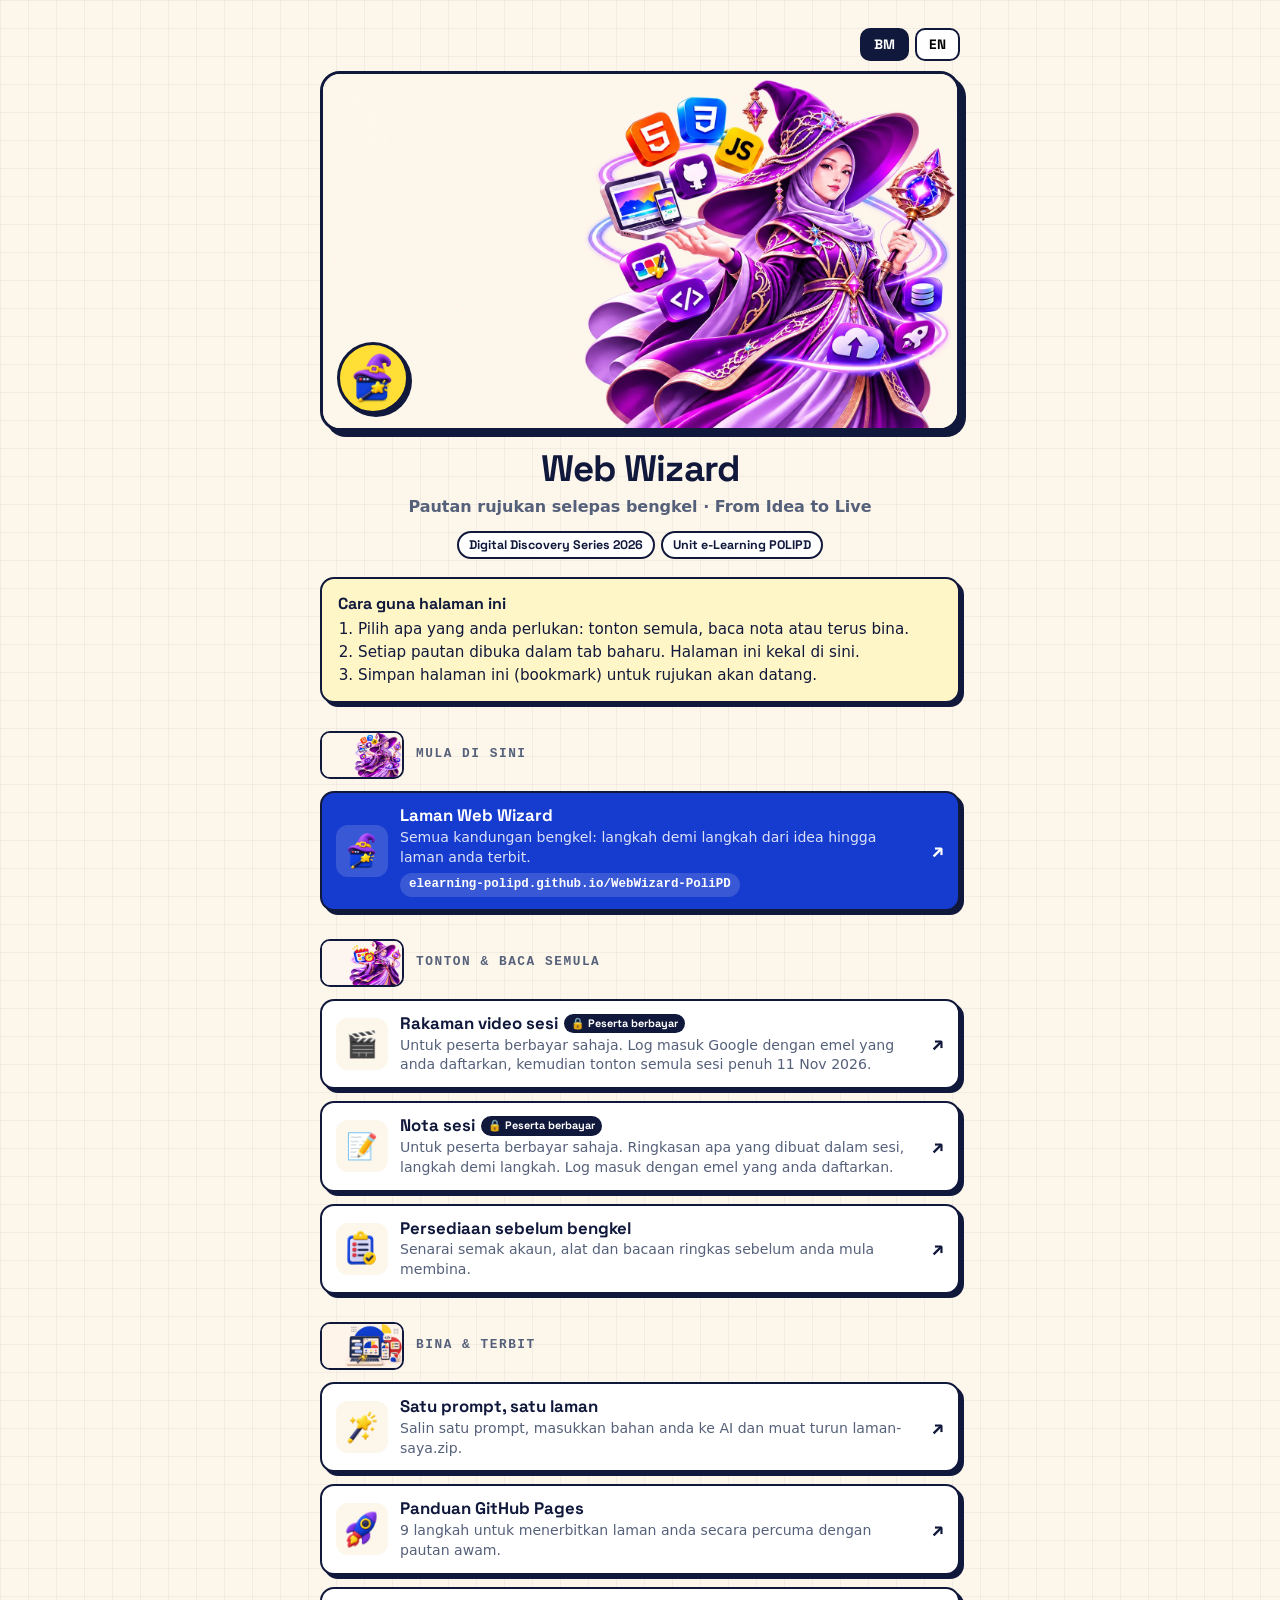
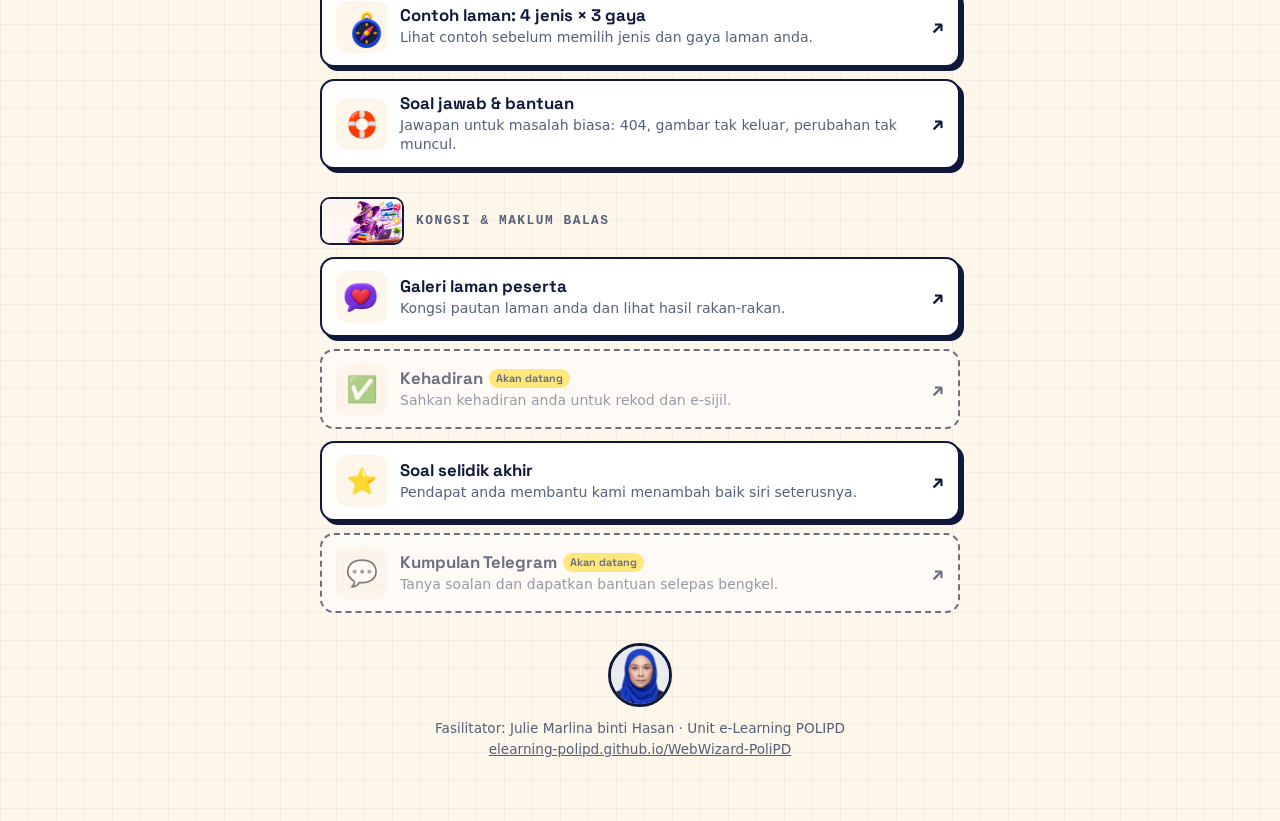
==== pautan.html @ 2418ca1f "Add files via upload" ====
<!doctype html>
<html lang="ms">
<head>
<meta charset="utf-8">
<meta name="viewport" content="width=device-width,initial-scale=1">
<title>Web Wizard · Pautan Rujukan</title>
<meta name="description" content="Semua pautan selepas bengkel Web Wizard: rakaman, nota, panduan, studio dan maklum balas. Unit e-Learning POLIPD.">
<meta property="og:type" content="website">
<meta property="og:title" content="Web Wizard · Pautan Rujukan">
<meta property="og:description" content="Rakaman, nota, panduan dan alat bengkel Web Wizard dalam satu halaman.">
<meta property="og:image" content="https://elearning-polipd.github.io/WebWizard-PoliPD/assets/og-web-wizard-live.jpg?v=2">
<meta property="og:url" content="https://elearning-polipd.github.io/WebWizard-PoliPD/pautan.html">
<meta name="twitter:card" content="summary_large_image">
<link rel="icon" type="image/png" href="./assets/favicon.png">
<link rel="preconnect" href="https://fonts.googleapis.com">
<link rel="stylesheet" href="https://fonts.googleapis.com/css2?family=Space+Grotesk:wght@500;600;700&display=swap">
<style>
:root{--ink:#10183b;--paper:#fffdf7;--cream:#fdf6eb;--blue:#163bcf;--yellow:#ffdf35;--red:#e33445;--green:#1f9d55;--muted:#55607a;--line:#e3d9cf;
 --display:"Space Grotesk",system-ui,-apple-system,"Segoe UI",sans-serif;--body:system-ui,-apple-system,"Segoe UI",Roboto,sans-serif}
*{box-sizing:border-box}
body{margin:0;background:var(--cream);background-image:linear-gradient(#10183b0b 1px,transparent 1px),linear-gradient(90deg,#10183b0b 1px,transparent 1px);background-size:28px 28px;color:var(--ink);font:16px/1.5 var(--body)}
.wrap{width:min(640px,100% - 32px);margin:0 auto;padding:28px 0 48px}
.hero{position:relative;margin:0 auto 18px;border:3px solid var(--ink);border-radius:20px;overflow:hidden;box-shadow:6px 6px 0 var(--ink);background:#fdf6eb;aspect-ratio:16/9}
.hero-img{display:block;width:100%;height:100%;object-fit:cover;object-position:62% 30%}
.badge{position:absolute;left:14px;bottom:14px;width:72px;height:72px;border-radius:50%;background:var(--yellow);border:3px solid var(--ink);display:grid;place-items:center;box-shadow:3px 3px 0 var(--ink)}
.badge img{width:60px;height:60px}
.gh{display:flex;align-items:center;gap:12px;margin:28px 0 12px}
.gh img{width:84px;height:48px;object-fit:cover;border-radius:10px;border:2px solid var(--ink);background:#fdf6eb;flex:none}
.gh h2{margin:0}
.fac{width:64px;height:64px;border-radius:50%;border:3px solid var(--ink);object-fit:cover;margin-bottom:6px}
.lang{display:flex;justify-content:flex-end;gap:6px;margin-bottom:10px}
.lang button{padding:6px 12px;border:2px solid var(--ink);border-radius:10px;background:#fff;font:700 .85rem var(--display);cursor:pointer}
.lang button[aria-pressed="true"]{background:var(--ink);color:#fff}
.head{text-align:center;margin-bottom:22px}
.av{width:104px;height:104px;margin:0 auto 12px;border-radius:50%;background:var(--yellow);border:3px solid var(--ink);box-shadow:4px 4px 0 var(--ink);display:grid;place-items:center;overflow:hidden}
.av img{width:92px;height:92px}
h1{margin:0;font:700 clamp(1.7rem,6vw,2.3rem)/1.1 var(--display);letter-spacing:-.02em}
.sub{margin:6px 0 0;color:var(--muted);font-weight:600}
.meta{display:inline-flex;flex-wrap:wrap;justify-content:center;gap:6px;margin-top:12px}
.meta span{padding:4px 10px;border:2px solid var(--ink);border-radius:999px;background:#fff;font:700 .78rem var(--display)}
.how{text-align:left;margin:18px 0 6px;padding:14px 16px;border:2px solid var(--ink);border-radius:14px;background:#fff6c7;box-shadow:4px 4px 0 var(--ink);font-size:.95rem}
.how b{display:block;font:700 1rem var(--display);margin-bottom:4px}
.how ol{margin:0;padding-left:20px}
h2{margin:26px 0 10px;font:700 .8rem/1 ui-monospace,Menlo,Consolas,monospace;letter-spacing:.12em;text-transform:uppercase;color:var(--muted)}
.links{display:grid;gap:12px}
a.card{display:grid;grid-template-columns:52px 1fr auto;gap:12px;align-items:center;padding:12px 14px;border:2px solid var(--ink);border-radius:14px;background:#fff;color:inherit;text-decoration:none;box-shadow:4px 4px 0 var(--ink);transition:transform .15s,box-shadow .15s}
a.card:hover{transform:translateY(-2px);box-shadow:6px 6px 0 var(--ink)}
a.card:focus-visible{outline:3px solid var(--blue);outline-offset:3px}
a.card.main{background:var(--blue);color:#fff}
a.card.main .d{color:#ffffffd9}
a.card.soon{opacity:.6;box-shadow:none;border-style:dashed;pointer-events:none}
.ic{width:52px;height:52px;border-radius:12px;background:var(--cream);display:grid;place-items:center;font-size:1.6rem;overflow:hidden}
a.card.main .ic{background:#ffffff26}
.ic img{width:44px;height:44px;object-fit:contain}
.t{display:block;font:700 1.05rem/1.25 var(--display)}
.d{display:block;margin-top:2px;font-size:.88rem;line-height:1.4;color:var(--muted)}
.go{font:700 1.2rem var(--display)}
.tag{display:inline-block;margin-left:6px;padding:1px 7px;border-radius:999px;background:var(--yellow);color:var(--ink);font:700 .68rem/1.6 var(--display);vertical-align:2px}
.tag.lock{background:var(--ink);color:#fff}
.url{display:inline-block;margin-top:6px;padding:3px 9px;border-radius:999px;background:#ffffff26;font:700 .78rem/1.4 ui-monospace,Menlo,Consolas,monospace;word-break:break-all}
.foot{margin-top:30px;text-align:center;color:var(--muted);font-size:.85rem}
.foot a{color:inherit}
@media(prefers-reduced-motion:reduce){a.card{transition:none}}
@media(max-width:420px){a.card{grid-template-columns:44px 1fr;}.go{display:none}.ic{width:44px;height:44px}.ic img{width:38px;height:38px}}
</style>
</head>
<body>
<main class="wrap">
 <div class="lang" role="group" aria-label="Bahasa / Language"><button type="button" data-lang="ms" aria-pressed="true">BM</button><button type="button" data-lang="en" aria-pressed="false">EN</button></div>
 <header class="head">
  <div class="hero"><img class="hero-img" src="./assets/hero-home.webp" alt="" width="1672" height="941"><span class="badge"><img src="./assets/icon-app.png" alt=""></span></div>
  <h1>Web Wizard</h1>
  <p class="sub" data-i18n="sub">Pautan rujukan selepas bengkel · From Idea to Live</p>
  <div class="meta"><span>Digital Discovery Series 2026</span><span data-i18n="unit">Unit e-Learning POLIPD</span></div>
  <div class="how"><b data-i18n="howT">Cara guna halaman ini</b>
   <ol><li data-i18n="how1">Pilih apa yang anda perlukan: tonton semula, baca nota atau terus bina.</li>
   <li data-i18n="how2">Setiap pautan dibuka dalam tab baharu. Halaman ini kekal di sini.</li>
   <li data-i18n="how3">Simpan halaman ini (bookmark) untuk rujukan akan datang.</li></ol></div>
 </header>
 <div id="list"></div>
 <p class="foot"><img class="fac" src="./assets/madam-julie.webp" alt="Madam Julie" width="64" height="64"><br><span data-i18n="foot">Fasilitator: Julie Marlina binti Hasan · Unit e-Learning POLIPD</span><br><a href="https://elearning-polipd.github.io/WebWizard-PoliPD/">elearning-polipd.github.io/WebWizard-PoliPD</a></p>
</main>
<script>
/* ===== EDIT YOUR LINKS HERE =====
   url: the full link. Leave it as '' and the card shows "Akan datang" (coming soon) until you add it.
   Each entry: [icon, BM title, EN title, BM how it helps, EN how it helps, url, main?] */
var BASE='https://elearning-polipd.github.io/WebWizard-PoliPD/';
var GROUPS=[
 ['Mula di sini','Start here','hero-home',[
  ['img:icon-app','Laman Web Wizard','Web Wizard website','Semua kandungan bengkel: langkah demi langkah dari idea hingga laman anda terbit.','All workshop content: step by step from an idea to your published site.',BASE,true]
 ]],
 ['Tonton & baca semula','Watch & read again','hero-atur-cara',[
  ['🎬','Rakaman video sesi','Session recording','Untuk peserta berbayar sahaja. Log masuk Google dengan emel yang anda daftarkan, kemudian tonton semula sesi penuh 11 Nov 2026.','For paid participants only. Sign in to Google with the email you registered with, then rewatch the full 11 Nov 2026 session.','https://drive.google.com/file/d/1mBCSEs0fvMLac2U3x8RRtj99RpHVpcVp/view',false,true],
  ['📝','Nota sesi','Session notes','Untuk peserta berbayar sahaja. Ringkasan apa yang dibuat dalam sesi, langkah demi langkah. Log masuk dengan emel yang anda daftarkan.','For paid participants only. A step-by-step summary of the session. Sign in with the email you registered with.','https://docs.google.com/document/d/1yguez--NsOmENCu_69DqQUBnkVP1qETSRh9Fq2ndTAk/view',false,true],
  ['img:nav-persediaan','Persediaan sebelum bengkel','Before the workshop','Senarai semak akaun, alat dan bacaan ringkas sebelum anda mula membina.','A checklist of accounts, tools and a short read before you start building.',BASE+'#persediaan']
 ]],
 ['Bina & terbit','Build & publish','hero-praktikal',[
  ['img:nav-praktikal','Satu prompt, satu laman','One prompt, one website','Salin satu prompt, masukkan bahan anda ke AI dan muat turun laman-saya.zip.','Copy one prompt, give your materials to the AI and download laman-saya.zip.',BASE+'#praktikal'],
  ['img:nav-terbit','Panduan GitHub Pages','GitHub Pages guide','9 langkah untuk menerbitkan laman anda secara percuma dengan pautan awam.','9 steps to publish your site for free with a public link.',BASE+'#github'],
  ['img:nav-kenali','Contoh laman: 4 jenis × 3 gaya','Sample sites: 4 types × 3 styles','Lihat contoh sebelum memilih jenis dan gaya laman anda.','See examples before choosing your site type and style.',BASE+'#kenali'],
  ['🛟','Soal jawab & bantuan','Q&A and help','Jawapan untuk masalah biasa: 404, gambar tak keluar, perubahan tak muncul.','Answers to common problems: 404, missing images, changes not showing.',BASE+'#soal-jawab']
 ]],
 ['Kongsi & maklum balas','Share & feedback','hero-kongsi',[
  ['img:nav-kongsi','Galeri laman peserta','Participant showcase','Kongsi pautan laman anda dan lihat hasil rakan-rakan.','Share your site link and see what others built.',BASE+'#kongsi'],
  ['✅','Kehadiran','Attendance','Sahkan kehadiran anda untuk rekod dan e-sijil.','Confirm your attendance for the record and the e-certificate.',''],
  ['⭐','Soal selidik akhir','Post-workshop survey','Pendapat anda membantu kami menambah baik siri seterusnya.','Your feedback helps us improve the next series.',BASE+'#pasca'],
  ['💬','Kumpulan Telegram','Telegram group','Tanya soalan dan dapatkan bantuan selepas bengkel.','Ask questions and get help after the workshop.','']
 ]]
];
var T={ms:{sub:'Pautan rujukan selepas bengkel · From Idea to Live',unit:'Unit e-Learning POLIPD',howT:'Cara guna halaman ini',how1:'Pilih apa yang anda perlukan: tonton semula, baca nota atau terus bina.',how2:'Setiap pautan dibuka dalam tab baharu. Halaman ini kekal di sini.',how3:'Simpan halaman ini (bookmark) untuk rujukan akan datang.',foot:'Fasilitator: Julie Marlina binti Hasan · Unit e-Learning POLIPD',soon:'Akan datang',start:'Mula',paid:'Peserta berbayar'},
 en:{sub:'After-workshop reference links · From Idea to Live',unit:'Unit e-Learning POLIPD',howT:'How to use this page',how1:'Pick what you need: rewatch, read the notes or start building.',how2:'Each link opens in a new tab. This page stays here.',how3:'Bookmark this page for later.',foot:'Facilitator: Julie Marlina binti Hasan · Unit e-Learning POLIPD',soon:'Coming soon',start:'Start',paid:'Paid participants'}};
var LANG='ms';try{if(localStorage.getItem('ww-links-lang')==='en')LANG='en';}catch(e){}
function esc(s){return String(s).replace(/[&<>"]/g,function(c){return {'&':'&amp;','<':'&lt;','>':'&gt;','"':'&quot;'}[c];});}
function render(){var en=LANG==='en',i=en?1:0;document.documentElement.lang=en?'en':'ms';
 document.querySelectorAll('[data-i18n]').forEach(function(el){el.textContent=T[LANG][el.dataset.i18n];});
 document.querySelectorAll('[data-lang]').forEach(function(b){b.setAttribute('aria-pressed',String(b.dataset.lang===LANG));});
 var href=function(u){return u?u.split(BASE+'#').join(BASE+(en?'?lang=en':'')+'#'):'';};
 document.getElementById('list').innerHTML=GROUPS.map(function(g){return '<div class="gh"><img src="./assets/'+g[2]+'.webp" alt="" loading="lazy"><h2>'+esc(g[i])+'</h2></div><div class="links">'+g[3].map(function(c){
  var ic=c[0].indexOf('img:')===0?'<img src="./assets/'+c[0].slice(4)+'.png" alt="">':esc(c[0]),u=href(c[5]),soon=!u;
  return '<a class="card'+(c[6]?' main':'')+(soon?' soon':'')+'" '+(soon?'aria-disabled="true"':'href="'+esc(u)+'" target="_blank" rel="noopener"')+'><span class="ic" aria-hidden="true">'+ic+'</span><span><span class="t">'+esc(c[1+i])+(soon?'<span class="tag">'+T[LANG].soon+'</span>':'')+(c[7]?'<span class="tag lock">🔒 '+T[LANG].paid+'</span>':'')+'</span><span class="d">'+esc(c[3+i])+'</span>'+(c[6]?'<span class="url">elearning-polipd.github.io/WebWizard-PoliPD</span>':'')+'</span><span class="go" aria-hidden="true">↗</span></a>';}).join('')+'</div>';}).join('');
 document.title=en?'Web Wizard · Reference links':'Web Wizard · Pautan Rujukan';}
document.addEventListener('click',function(e){var b=e.target.closest('[data-lang]');if(!b)return;LANG=b.dataset.lang;try{localStorage.setItem('ww-links-lang',LANG);}catch(x){}render();});
render();
</script>
</body>
</html>
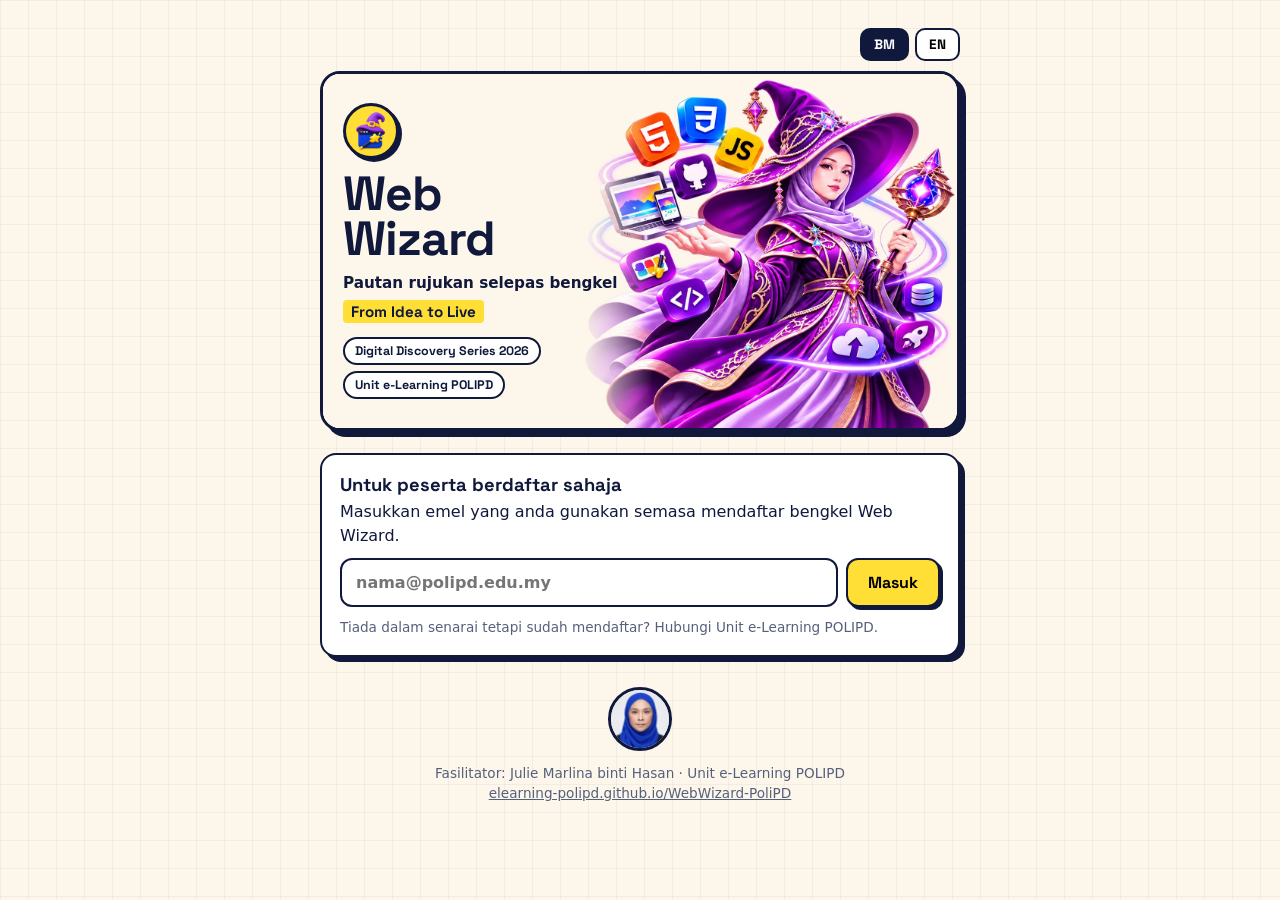
==== commit f02dc57d: "Add files via upload" ====
--- a/pautan.html
+++ b/pautan.html
@@ -21,7 +21,26 @@
 body{margin:0;background:var(--cream);background-image:linear-gradient(#10183b0b 1px,transparent 1px),linear-gradient(90deg,#10183b0b 1px,transparent 1px);background-size:28px 28px;color:var(--ink);font:16px/1.5 var(--body)}
 .wrap{width:min(640px,100% - 32px);margin:0 auto;padding:28px 0 48px}
 .hero{position:relative;margin:0 auto 18px;border:3px solid var(--ink);border-radius:20px;overflow:hidden;box-shadow:6px 6px 0 var(--ink);background:#fdf6eb;aspect-ratio:16/9}
-.hero-img{display:block;width:100%;height:100%;object-fit:cover;object-position:62% 30%}
+.hero-img{position:absolute;inset:0;display:block;width:100%;height:100%;object-fit:cover;object-position:78% 30%}
+.hero-txt{position:relative;z-index:1;height:100%;width:52%;display:flex;flex-direction:column;justify-content:center;align-items:flex-start;gap:6px;padding:18px 0 18px 20px;text-align:left;background:linear-gradient(90deg,#fdf6eb 0,#fdf6eb 78%,#fdf6eb00 100%)}
+.hero-txt h1{font-size:clamp(2rem,6.4vw,3rem);line-height:.95;margin:6px 0 0}
+.hero-txt .sub{margin:4px 0 0;font-size:.95rem;color:var(--ink)}
+.tagl{margin:0;display:inline-block;padding:2px 8px;background:var(--yellow);font:700 .95rem var(--display);border-radius:4px}
+.hero-txt .meta{justify-content:flex-start;margin-top:8px}
+.hero-txt .badge{position:static;width:56px;height:56px}.hero-txt .badge img{width:46px;height:46px}
+.gate{margin:4px 0 18px;padding:18px;border:2px solid var(--ink);border-radius:16px;background:#fff;box-shadow:5px 5px 0 var(--ink)}
+.gate .gt{display:block;font:700 1.15rem var(--display);margin-bottom:4px}
+.gate p{margin:0 0 10px}
+#gateForm{display:flex;gap:8px;flex-wrap:wrap}
+#gEmail{flex:1 1 220px;min-width:0;padding:12px 14px;border:2px solid var(--ink);border-radius:12px;font:600 1rem var(--body)}
+#gEmail:focus{outline:3px solid var(--blue);outline-offset:2px}
+.gbtn{padding:12px 20px;border:2px solid var(--ink);border-radius:12px;background:var(--yellow);font:700 1rem var(--display);box-shadow:3px 3px 0 var(--ink);cursor:pointer}
+.gerr{color:var(--red);font-weight:700;margin:10px 0 0!important}
+.gnote{font-size:.85rem;color:var(--muted);margin:10px 0 0!important}
+.who{margin:0 0 6px;font-size:.88rem;color:var(--muted);text-align:center}
+.linkb{background:none;border:0;padding:0;color:var(--blue);font:inherit;font-weight:700;text-decoration:underline;cursor:pointer}
+.sr{position:absolute;width:1px;height:1px;overflow:hidden;clip:rect(0 0 0 0)}
+@media(max-width:560px){.hero{aspect-ratio:auto}.hero-img{position:static;height:auto;aspect-ratio:16/9;object-position:70% 30%}.hero-txt{width:auto;padding:14px 16px 16px;background:#fdf6eb;border-top:3px solid var(--ink)}.hero-txt .badge{position:absolute;top:-36px;left:14px}}
 .badge{position:absolute;left:14px;bottom:14px;width:72px;height:72px;border-radius:50%;background:var(--yellow);border:3px solid var(--ink);display:grid;place-items:center;box-shadow:3px 3px 0 var(--ink)}
 .badge img{width:60px;height:60px}
 .gh{display:flex;align-items:center;gap:12px;margin:28px 0 12px}
@@ -68,16 +87,35 @@
 <main class="wrap">
  <div class="lang" role="group" aria-label="Bahasa / Language"><button type="button" data-lang="ms" aria-pressed="true">BM</button><button type="button" data-lang="en" aria-pressed="false">EN</button></div>
  <header class="head">
-  <div class="hero"><img class="hero-img" src="./assets/hero-home.webp" alt="" width="1672" height="941"><span class="badge"><img src="./assets/icon-app.png" alt=""></span></div>
-  <h1>Web Wizard</h1>
-  <p class="sub" data-i18n="sub">Pautan rujukan selepas bengkel · From Idea to Live</p>
-  <div class="meta"><span>Digital Discovery Series 2026</span><span data-i18n="unit">Unit e-Learning POLIPD</span></div>
+  <div class="hero">
+   <img class="hero-img" src="./assets/hero-home.webp" alt="" width="1672" height="941">
+   <div class="hero-txt">
+    <span class="badge"><img src="./assets/icon-app.png" alt=""></span>
+    <h1>Web<br>Wizard</h1>
+    <p class="sub" data-i18n="sub">Pautan rujukan selepas bengkel</p>
+    <p class="tagl">From Idea to Live</p>
+    <div class="meta"><span>Digital Discovery Series 2026</span><span data-i18n="unit">Unit e-Learning POLIPD</span></div>
+   </div>
+  </div>
+ </header>
+ <section class="gate" id="gate" hidden>
+  <b class="gt" data-i18n="gateT">Untuk peserta berdaftar sahaja</b>
+  <p data-i18n="gateP">Masukkan emel yang anda gunakan semasa mendaftar bengkel Web Wizard.</p>
+  <form id="gateForm" autocomplete="on"><label for="gEmail" class="sr" data-i18n="gateL">Emel pendaftaran</label>
+   <input id="gEmail" type="email" inputmode="email" autocomplete="email" required placeholder="nama@polipd.edu.my">
+   <button class="gbtn" type="submit" data-i18n="gateB">Masuk</button></form>
+  <p class="gerr" id="gErr" role="alert" hidden data-i18n="gateE">Emel ini tiada dalam senarai peserta. Semak ejaan, atau guna emel yang anda isi dalam borang pendaftaran.</p>
+  <p class="gnote" data-i18n="gateN">Tiada dalam senarai tetapi sudah mendaftar? Hubungi Unit e-Learning POLIPD.</p>
+ </section>
+ <div id="member" hidden>
+  <p class="who"><span data-i18n="hi">Akses peserta:</span> <b id="whoEmail"></b> · <button type="button" class="linkb" id="logout" data-i18n="out">Log keluar</button></p>
   <div class="how"><b data-i18n="howT">Cara guna halaman ini</b>
    <ol><li data-i18n="how1">Pilih apa yang anda perlukan: tonton semula, baca nota atau terus bina.</li>
    <li data-i18n="how2">Setiap pautan dibuka dalam tab baharu. Halaman ini kekal di sini.</li>
    <li data-i18n="how3">Simpan halaman ini (bookmark) untuk rujukan akan datang.</li></ol></div>
- </header>
+
  <div id="list"></div>
+ </div>
  <p class="foot"><img class="fac" src="./assets/madam-julie.webp" alt="Madam Julie" width="64" height="64"><br><span data-i18n="foot">Fasilitator: Julie Marlina binti Hasan · Unit e-Learning POLIPD</span><br><a href="https://elearning-polipd.github.io/WebWizard-PoliPD/">elearning-polipd.github.io/WebWizard-PoliPD</a></p>
 </main>
 <script>
@@ -107,8 +145,8 @@
   ['💬','Kumpulan Telegram','Telegram group','Tanya soalan dan dapatkan bantuan selepas bengkel.','Ask questions and get help after the workshop.','']
  ]]
 ];
-var T={ms:{sub:'Pautan rujukan selepas bengkel · From Idea to Live',unit:'Unit e-Learning POLIPD',howT:'Cara guna halaman ini',how1:'Pilih apa yang anda perlukan: tonton semula, baca nota atau terus bina.',how2:'Setiap pautan dibuka dalam tab baharu. Halaman ini kekal di sini.',how3:'Simpan halaman ini (bookmark) untuk rujukan akan datang.',foot:'Fasilitator: Julie Marlina binti Hasan · Unit e-Learning POLIPD',soon:'Akan datang',start:'Mula',paid:'Peserta berbayar'},
- en:{sub:'After-workshop reference links · From Idea to Live',unit:'Unit e-Learning POLIPD',howT:'How to use this page',how1:'Pick what you need: rewatch, read the notes or start building.',how2:'Each link opens in a new tab. This page stays here.',how3:'Bookmark this page for later.',foot:'Facilitator: Julie Marlina binti Hasan · Unit e-Learning POLIPD',soon:'Coming soon',start:'Start',paid:'Paid participants'}};
+var T={ms:{sub:'Pautan rujukan selepas bengkel',unit:'Unit e-Learning POLIPD',howT:'Cara guna halaman ini',how1:'Pilih apa yang anda perlukan: tonton semula, baca nota atau terus bina.',how2:'Setiap pautan dibuka dalam tab baharu. Halaman ini kekal di sini.',how3:'Simpan halaman ini (bookmark) untuk rujukan akan datang.',foot:'Fasilitator: Julie Marlina binti Hasan · Unit e-Learning POLIPD',gateT:'Untuk peserta berdaftar sahaja',gateP:'Masukkan emel yang anda gunakan semasa mendaftar bengkel Web Wizard.',gateL:'Emel pendaftaran',gateB:'Masuk',gateE:'Emel ini tiada dalam senarai peserta. Semak ejaan, atau guna emel yang anda isi dalam borang pendaftaran.',gateN:'Tiada dalam senarai tetapi sudah mendaftar? Hubungi Unit e-Learning POLIPD.',hi:'Akses peserta:',out:'Log keluar',soon:'Akan datang',start:'Mula',paid:'Peserta berbayar'},
+ en:{sub:'After-workshop reference links',unit:'Unit e-Learning POLIPD',howT:'How to use this page',how1:'Pick what you need: rewatch, read the notes or start building.',how2:'Each link opens in a new tab. This page stays here.',how3:'Bookmark this page for later.',foot:'Facilitator: Julie Marlina binti Hasan · Unit e-Learning POLIPD',gateT:'For registered participants only',gateP:'Enter the email you used to register for the Web Wizard workshop.',gateL:'Registration email',gateB:'Enter',gateE:'This email is not on the participant list. Check the spelling, or use the email you entered in the registration form.',gateN:'Registered but not on the list? Contact Unit e-Learning POLIPD.',hi:'Participant access:',out:'Sign out',soon:'Coming soon',start:'Start',paid:'Paid participants'}};
 var LANG='ms';try{if(localStorage.getItem('ww-links-lang')==='en')LANG='en';}catch(e){}
 function esc(s){return String(s).replace(/[&<>"]/g,function(c){return {'&':'&amp;','<':'&lt;','>':'&gt;','"':'&quot;'}[c];});}
 function render(){var en=LANG==='en',i=en?1:0;document.documentElement.lang=en?'en':'ms';
@@ -121,6 +159,16 @@
  document.title=en?'Web Wizard · Reference links':'Web Wizard · Pautan Rujukan';}
 document.addEventListener('click',function(e){var b=e.target.closest('[data-lang]');if(!b)return;LANG=b.dataset.lang;try{localStorage.setItem('ww-links-lang',LANG);}catch(x){}render();});
 render();
+
+/* Participant check: SHA-256 of 'ww2026:'+email (first 24 hex chars) for everyone in the registration responses.
+   To add someone, ask Claude for their hash or paste their email into the ALLOW list builder. */
+var ALLOW=["a8a42c313aac5345e829e3ff", "9b023b18035a788b8b37b40d", "e924c029ba24aba2685286c2", "b4eb8dea25e519f9902861a9", "f73541f5e18481cb5c40a13a", "d7f8939c0d1412313c5c9184", "42779730b0c198ff484458ea", "56f28a2061e303e50c15a1fd", "df3e636da6945979b111643d", "dad813b0f43878107332b9ed", "75c65ffc03b43d3f746f722b", "c17e582bbce2e0c9798ab508", "218162ba941bd34dea9e626f", "f99337715745e82d88057ad2", "b10830de46c240faa67cf086", "ba9707d475a02d9fc3e4c6e1"];
+function sha(t){return crypto.subtle.digest('SHA-256',new TextEncoder().encode(t)).then(function(b){return Array.from(new Uint8Array(b)).map(function(x){return x.toString(16).padStart(2,'0');}).join('').slice(0,24);});}
+function show(email){var ok=!!email;document.getElementById('gate').hidden=ok;document.getElementById('member').hidden=!ok;document.getElementById('whoEmail').textContent=email||'';}
+function check(email){email=String(email||'').trim().toLowerCase();if(!email)return Promise.resolve(false);return sha('ww2026:'+email).then(function(h){return ALLOW.indexOf(h)>=0?email:false;});}
+document.getElementById('gateForm').addEventListener('submit',function(e){e.preventDefault();var v=document.getElementById('gEmail').value;check(v).then(function(ok){var er=document.getElementById('gErr');if(ok){er.hidden=true;try{localStorage.setItem('ww-links-email',ok);}catch(x){}show(ok);}else{er.hidden=false;}});});
+document.getElementById('logout').addEventListener('click',function(){try{localStorage.removeItem('ww-links-email');}catch(x){}show('');document.getElementById('gEmail').value='';});
+(function(){var saved='';try{saved=localStorage.getItem('ww-links-email')||'';}catch(x){}check(saved).then(function(ok){show(ok||'');});})();
 </script>
 </body>
 </html>
